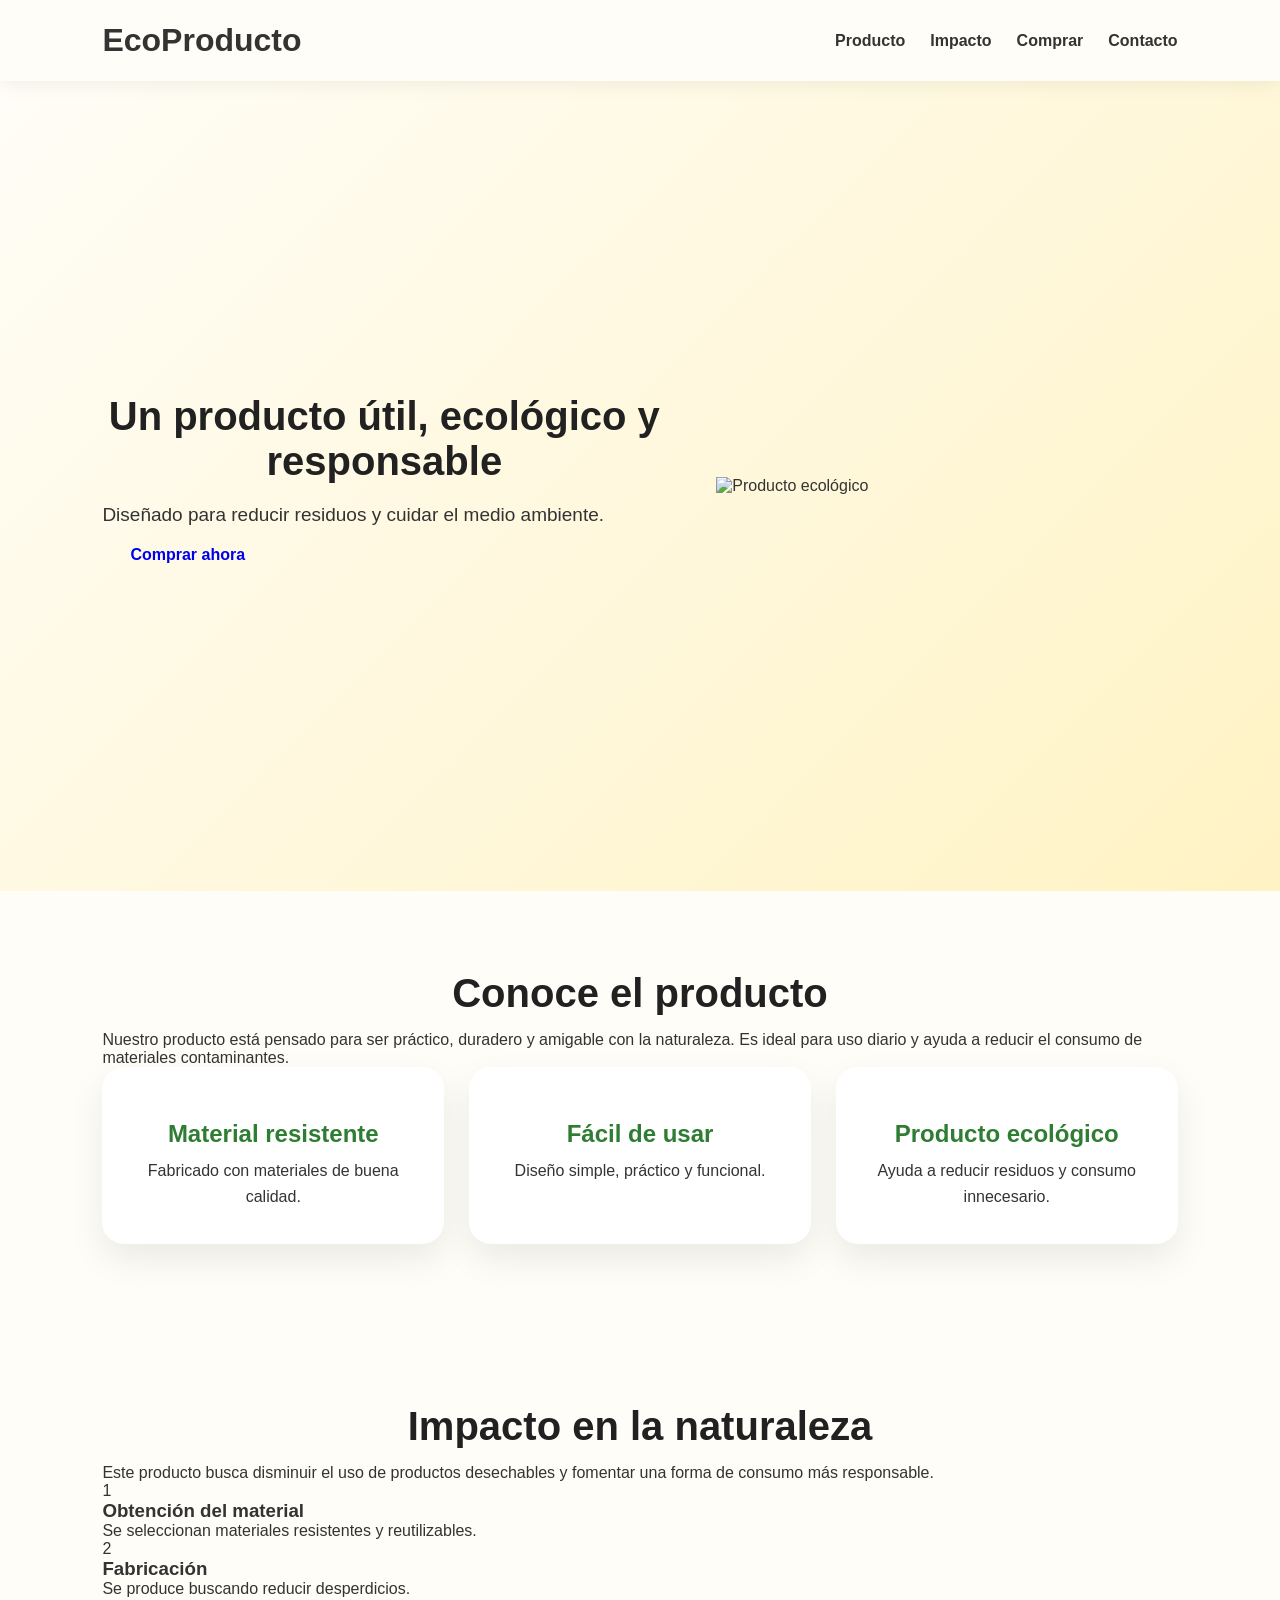
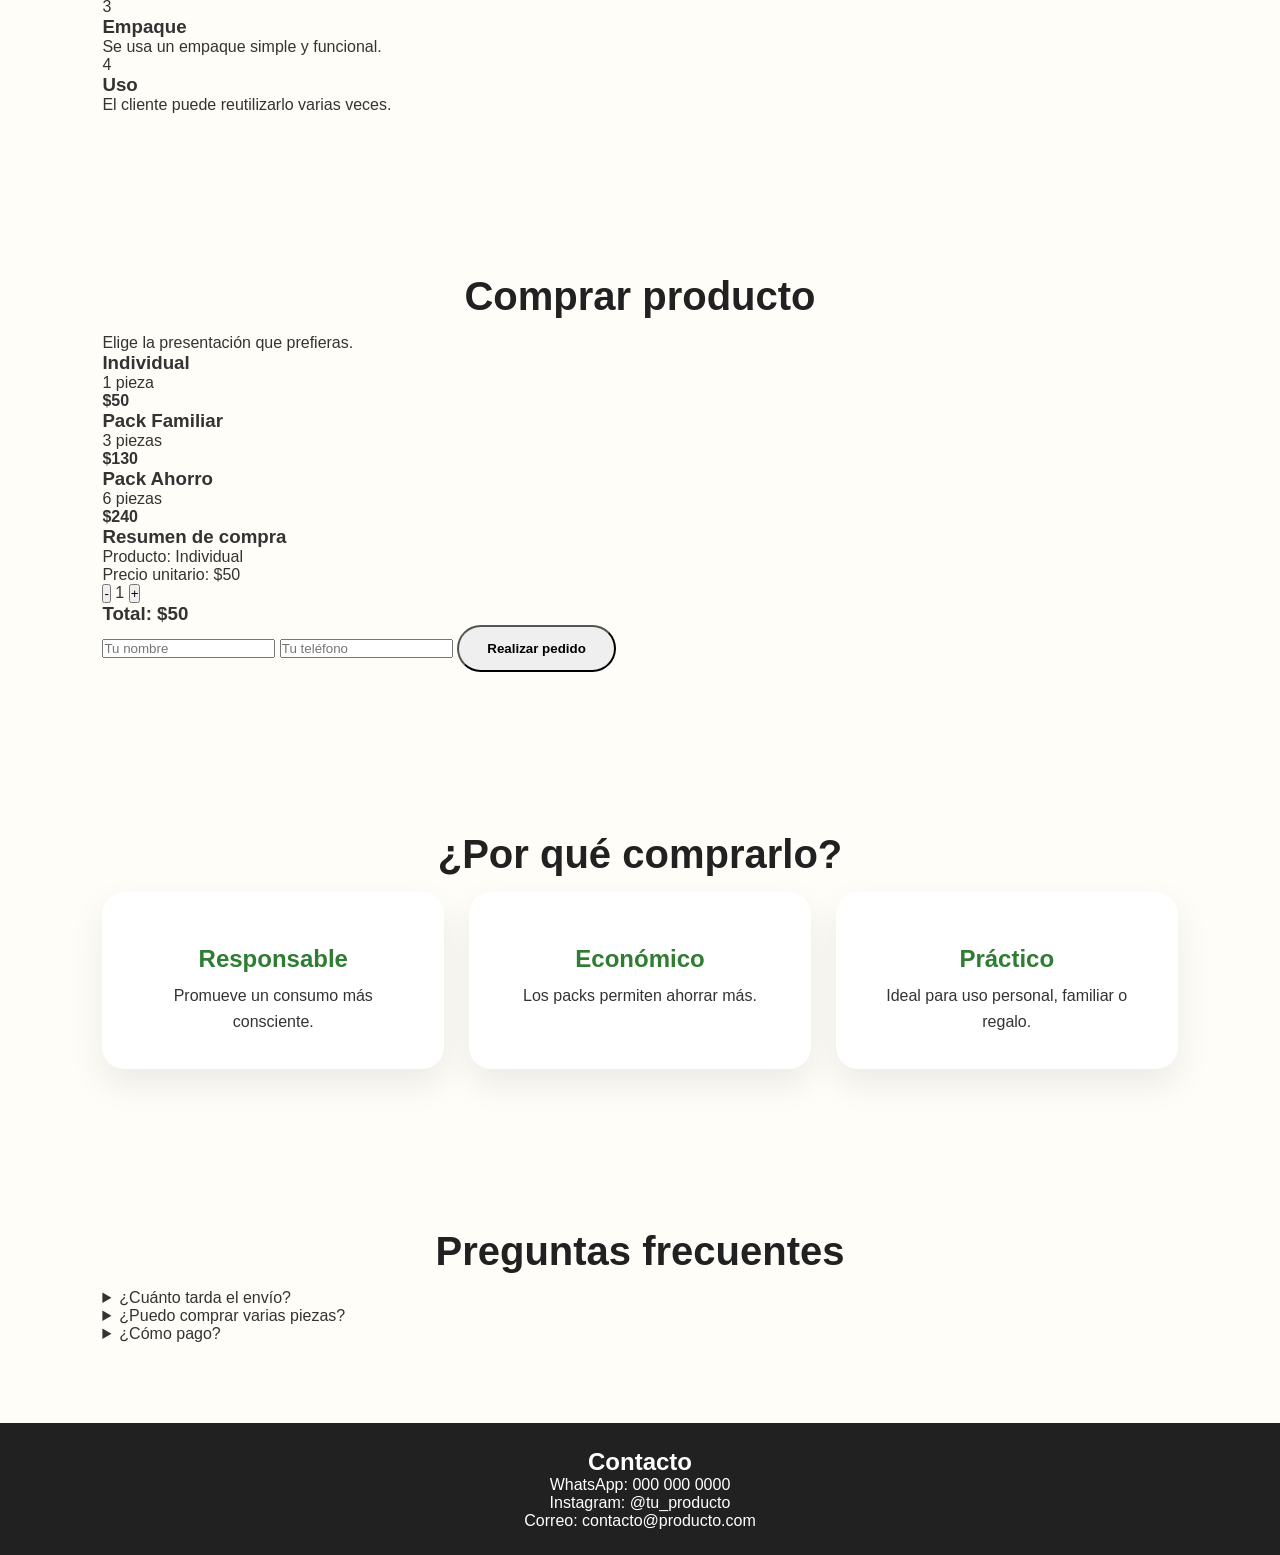
==== idea.html @ 9f0f6eb0 "Agregué planos y documentación" ====
<!DOCTYPE html>
<html lang="es">
<head>
  <meta charset="UTF-8" />
  <meta name="viewport" content="width=device-width, initial-scale=1.0" />
  <title>EcoProducto | Tienda Online</title>
  <link rel="stylesheet" href="style.css" />
</head>
<body>

  <header class="header">
    <h1>EcoProducto</h1>
    <nav>
      <a href="#producto">Producto</a>
      <a href="#impacto">Impacto</a>
      <a href="#comprar">Comprar</a>
      <a href="#contacto">Contacto</a>
    </nav>
  </header>

  <section class="hero">
    <div>
      <h2>Un producto útil, ecológico y responsable</h2>
      <p>Diseñado para reducir residuos y cuidar el medio ambiente.</p>
      <a href="#comprar" class="btn">Comprar ahora</a>
    </div>

    <div class="hero-img">
      <img src="https://via.placeholder.com/400x300" alt="Producto ecológico">
    </div>
  </section>

  <section id="producto" class="section">
    <h2>Conoce el producto</h2>
    <p>
      Nuestro producto está pensado para ser práctico, duradero y amigable con la naturaleza.
      Es ideal para uso diario y ayuda a reducir el consumo de materiales contaminantes.
    </p>

    <div class="cards">
      <div class="card">
        <h3>Material resistente</h3>
        <p>Fabricado con materiales de buena calidad.</p>
      </div>

      <div class="card">
        <h3>Fácil de usar</h3>
        <p>Diseño simple, práctico y funcional.</p>
      </div>

      <div class="card">
        <h3>Producto ecológico</h3>
        <p>Ayuda a reducir residuos y consumo innecesario.</p>
      </div>
    </div>
  </section>

  <section id="impacto" class="section green">
    <h2>Impacto en la naturaleza</h2>
    <p>
      Este producto busca disminuir el uso de productos desechables y fomentar una forma
      de consumo más responsable.
    </p>

    <div class="process">
      <div>
        <span>1</span>
        <h3>Obtención del material</h3>
        <p>Se seleccionan materiales resistentes y reutilizables.</p>
      </div>

      <div>
        <span>2</span>
        <h3>Fabricación</h3>
        <p>Se produce buscando reducir desperdicios.</p>
      </div>

      <div>
        <span>3</span>
        <h3>Empaque</h3>
        <p>Se usa un empaque simple y funcional.</p>
      </div>

      <div>
        <span>4</span>
        <h3>Uso</h3>
        <p>El cliente puede reutilizarlo varias veces.</p>
      </div>
    </div>
  </section>

  <section id="comprar" class="section">
    <h2>Comprar producto</h2>
    <p>Elige la presentación que prefieras.</p>

    <div class="shop">
      <div class="product-option selected" data-name="Individual" data-price="50">
        <h3>Individual</h3>
        <p>1 pieza</p>
        <strong>$50</strong>
      </div>

      <div class="product-option" data-name="Pack Familiar" data-price="130">
        <h3>Pack Familiar</h3>
        <p>3 piezas</p>
        <strong>$130</strong>
      </div>

      <div class="product-option" data-name="Pack Ahorro" data-price="240">
        <h3>Pack Ahorro</h3>
        <p>6 piezas</p>
        <strong>$240</strong>
      </div>
    </div>

    <div class="cart-box">
      <h3>Resumen de compra</h3>

      <p>Producto: <span id="selectedProduct">Individual</span></p>
      <p>Precio unitario: $<span id="unitPrice">50</span></p>

      <div class="quantity">
        <button id="minusBtn">-</button>
        <span id="quantity">1</span>
        <button id="plusBtn">+</button>
      </div>

      <h3>Total: $<span id="total">50</span></h3>

      <input type="text" id="clientName" placeholder="Tu nombre">
      <input type="tel" id="clientPhone" placeholder="Tu teléfono">

      <button id="orderBtn" class="btn">Realizar pedido</button>
      <p id="message"></p>
    </div>
  </section>

  <section class="section">
    <h2>¿Por qué comprarlo?</h2>

    <div class="cards">
      <div class="card">
        <h3>Responsable</h3>
        <p>Promueve un consumo más consciente.</p>
      </div>

      <div class="card">
        <h3>Económico</h3>
        <p>Los packs permiten ahorrar más.</p>
      </div>

      <div class="card">
        <h3>Práctico</h3>
        <p>Ideal para uso personal, familiar o regalo.</p>
      </div>
    </div>
  </section>

  <section class="section faq">
    <h2>Preguntas frecuentes</h2>

    <details>
      <summary>¿Cuánto tarda el envío?</summary>
      <p>Depende de tu ubicación. Puedes confirmar por WhatsApp.</p>
    </details>

    <details>
      <summary>¿Puedo comprar varias piezas?</summary>
      <p>Sí, puedes elegir la cantidad antes de hacer el pedido.</p>
    </details>

    <details>
      <summary>¿Cómo pago?</summary>
      <p>Puedes pagar por transferencia, efectivo o el método que definas.</p>
    </details>
  </section>

  <footer id="contacto">
    <h2>Contacto</h2>
    <p>WhatsApp: 000 000 0000</p>
    <p>Instagram: @tu_producto</p>
    <p>Correo: contacto@producto.com</p>
  </footer>

  <script type="module" src="app.js"></script>
</body>
</html>
---- style.css ----
* {
  margin: 0;
  padding: 0;
  box-sizing: border-box;
}

html {
  scroll-behavior: smooth;
}

body {
  font-family: Arial, Helvetica, sans-serif;
  background: #fffdf7;
  color: #333;
}

.header {
  width: 100%;
  padding: 22px 8%;
  display: flex;
  justify-content: space-between;
  align-items: center;
  background: #fffdf7;
  position: sticky;
  top: 0;
  z-index: 100;
  box-shadow: 0 4px 18px rgba(0, 0, 0, 0.06);
}

.logo {
  font-size: 28px;
  font-weight: 900;
  color: #212121;
}

.logo span {
  color: #2e7d32;
}

nav {
  display: flex;
  gap: 25px;
  align-items: center;
}

nav a {
  text-decoration: none;
  color: #333;
  font-weight: 600;
}

nav a:hover {
  color: #2e7d32;
}

.nav-btn {
  background: #2e7d32;
  color: white;
  padding: 10px 18px;
  border-radius: 30px;
}

.nav-btn:hover {
  background: #1b5e20;
  color: white;
}

.hero {
  min-height: 90vh;
  padding: 80px 8%;
  display: grid;
  grid-template-columns: 1.1fr 0.9fr;
  align-items: center;
  gap: 50px;
  background: linear-gradient(135deg, #fffdf7 0%, #fff3c4 100%);
}

.tag {
  display: inline-block;
  background: #f9a825;
  color: #212121;
  padding: 8px 18px;
  border-radius: 30px;
  font-weight: bold;
  margin-bottom: 20px;
}

.hero h1 {
  font-size: 60px;
  line-height: 1.05;
  color: #212121;
  margin-bottom: 22px;
}

.hero p {
  font-size: 19px;
  line-height: 1.7;
  max-width: 620px;
}

.hero-buttons {
  margin-top: 35px;
  display: flex;
  gap: 18px;
  flex-wrap: wrap;
}

.btn {
  text-decoration: none;
  padding: 14px 28px;
  border-radius: 35px;
  font-weight: bold;
  display: inline-block;
}

.primary {
  background: #2e7d32;
  color: white;
}

.secondary {
  border: 2px solid #2e7d32;
  color: #2e7d32;
}

.primary:hover,
.cta-btn:hover {
  background: #1b5e20;
}

.secondary:hover {
  background: #2e7d32;
  color: white;
}

.hero-card {
  display: flex;
  justify-content: center;
}

.product {
  width: 320px;
  height: 430px;
  background: #212121;
  color: white;
  border-radius: 35px;
  padding: 35px;
  text-align: center;
  box-shadow: 0 25px 50px rgba(0, 0, 0, 0.25);
  transform: rotate(3deg);
}

.product-top {
  background: #f9a825;
  color: #212121;
  padding: 14px;
  border-radius: 20px;
  font-size: 32px;
  font-weight: 900;
}

.product-circle {
  width: 170px;
  height: 170px;
  background: #fffdf7;
  color: #212121;
  border-radius: 50%;
  margin: 45px auto 30px;
  display: flex;
  justify-content: center;
  align-items: center;
  font-size: 80px;
}

.product p {
  font-size: 20px;
  font-weight: bold;
}

section {
  padding: 80px 8%;
}

section h2 {
  font-size: 40px;
  text-align: center;
  margin-bottom: 15px;
  color: #212121;
}

.section-text {
  text-align: center;
  max-width: 650px;
  margin: 0 auto 45px;
  font-size: 18px;
  color: #555;
}

.cards {
  display: grid;
  grid-template-columns: repeat(3, 1fr);
  gap: 25px;
}

.card {
  background: white;
  padding: 35px;
  border-radius: 22px;
  box-shadow: 0 15px 35px rgba(0, 0, 0, 0.08);
  text-align: center;
  transition: 0.3s ease;
}

.card:hover {
  transform: translateY(-8px);
}

.card span {
  font-size: 45px;
}

.card h3 {
  margin: 18px 0 10px;
  font-size: 24px;
  color: #2e7d32;
}

.card p {
  font-size: 16px;
  line-height: 1.6;
}

.steps {
  background: #fff3c4;
}

.steps-container {
  margin-top: 45px;
  display: grid;
  grid-template-columns: repeat(3, 1fr);
  gap: 25px;
}

.step {
  background: #fffdf7;
  padding: 35px;
  border-radius: 22px;
  text-align: center;
}

.number {
  width: 60px;
  height: 60px;
  background: #2e7d32;
  color: white;
  border-radius: 50%;
  display: flex;
  align-items: center;
  justify-content: center;
  margin: 0 auto 18px;
  font-size: 26px;
  font-weight: bold;
}

.step h3 {
  color: #212121;
  margin-bottom: 10px;
}

.ingredients {
  background: #212121;
  color: white;
  display: grid;
  grid-template-columns: 0.9fr 1.1fr;
  gap: 50px;
  align-items: center;
}

.ingredients h2 {
  color: white;
  text-align: left;
}

.ingredients p {
  font-size: 18px;
  line-height: 1.7;
}

.ingredient-list {
  display: grid;
  gap: 20px;
}

.ingredient {
  background: #2c2c2c;
  padding: 25px;
  border-radius: 18px;
  border-left: 6px solid #f9a825;
}

.ingredient h3 {
  margin-bottom: 10px;
  color: #f9a825;
}

.comparison table {
  width: 100%;
  margin-top: 40px;
  border-collapse: collapse;
  background: white;
  border-radius: 20px;
  overflow: hidden;
  box-shadow: 0 15px 35px rgba(0, 0, 0, 0.08);
}

th {
  background: #2e7d32;
  color: white;
  padding: 18px;
  font-size: 18px;
}

td {
  padding: 18px;
  text-align: center;
  border-bottom: 1px solid #eee;
  font-size: 17px;
}

td:first-child {
  font-weight: bold;
  text-align: left;
}

.testimonials {
  background: #e8f5e9;
}

.testimonials h4 {
  margin-top: 15px;
  color: #2e7d32;
}

.cta {
  text-align: center;
  background: #2e7d32;
  color: white;
}

.cta h2 {
  color: white;
}

.cta p {
  font-size: 19px;
  margin: 15px 0 30px;
}

.cta-btn {
  background: #f9a825;
  color: #212121;
}

footer {
  background: #212121;
  color: white;
  text-align: center;
  padding: 25px;
}

@media (max-width: 900px) {
  .hero,
  .ingredients {
    grid-template-columns: 1fr;
    text-align: center;
  }

  .ingredients h2 {
    text-align: center;
  }

  .hero h1 {
    font-size: 42px;
  }

  .cards,
  .steps-container {
    grid-template-columns: 1fr;
  }

  nav {
    display: none;
  }
}

@media (max-width: 500px) {
  .hero {
    padding: 60px 6%;
  }

  .hero h1 {
    font-size: 36px;
  }

  .product {
    width: 260px;
    height: 370px;
  }

  section {
    padding: 60px 6%;
  }
}
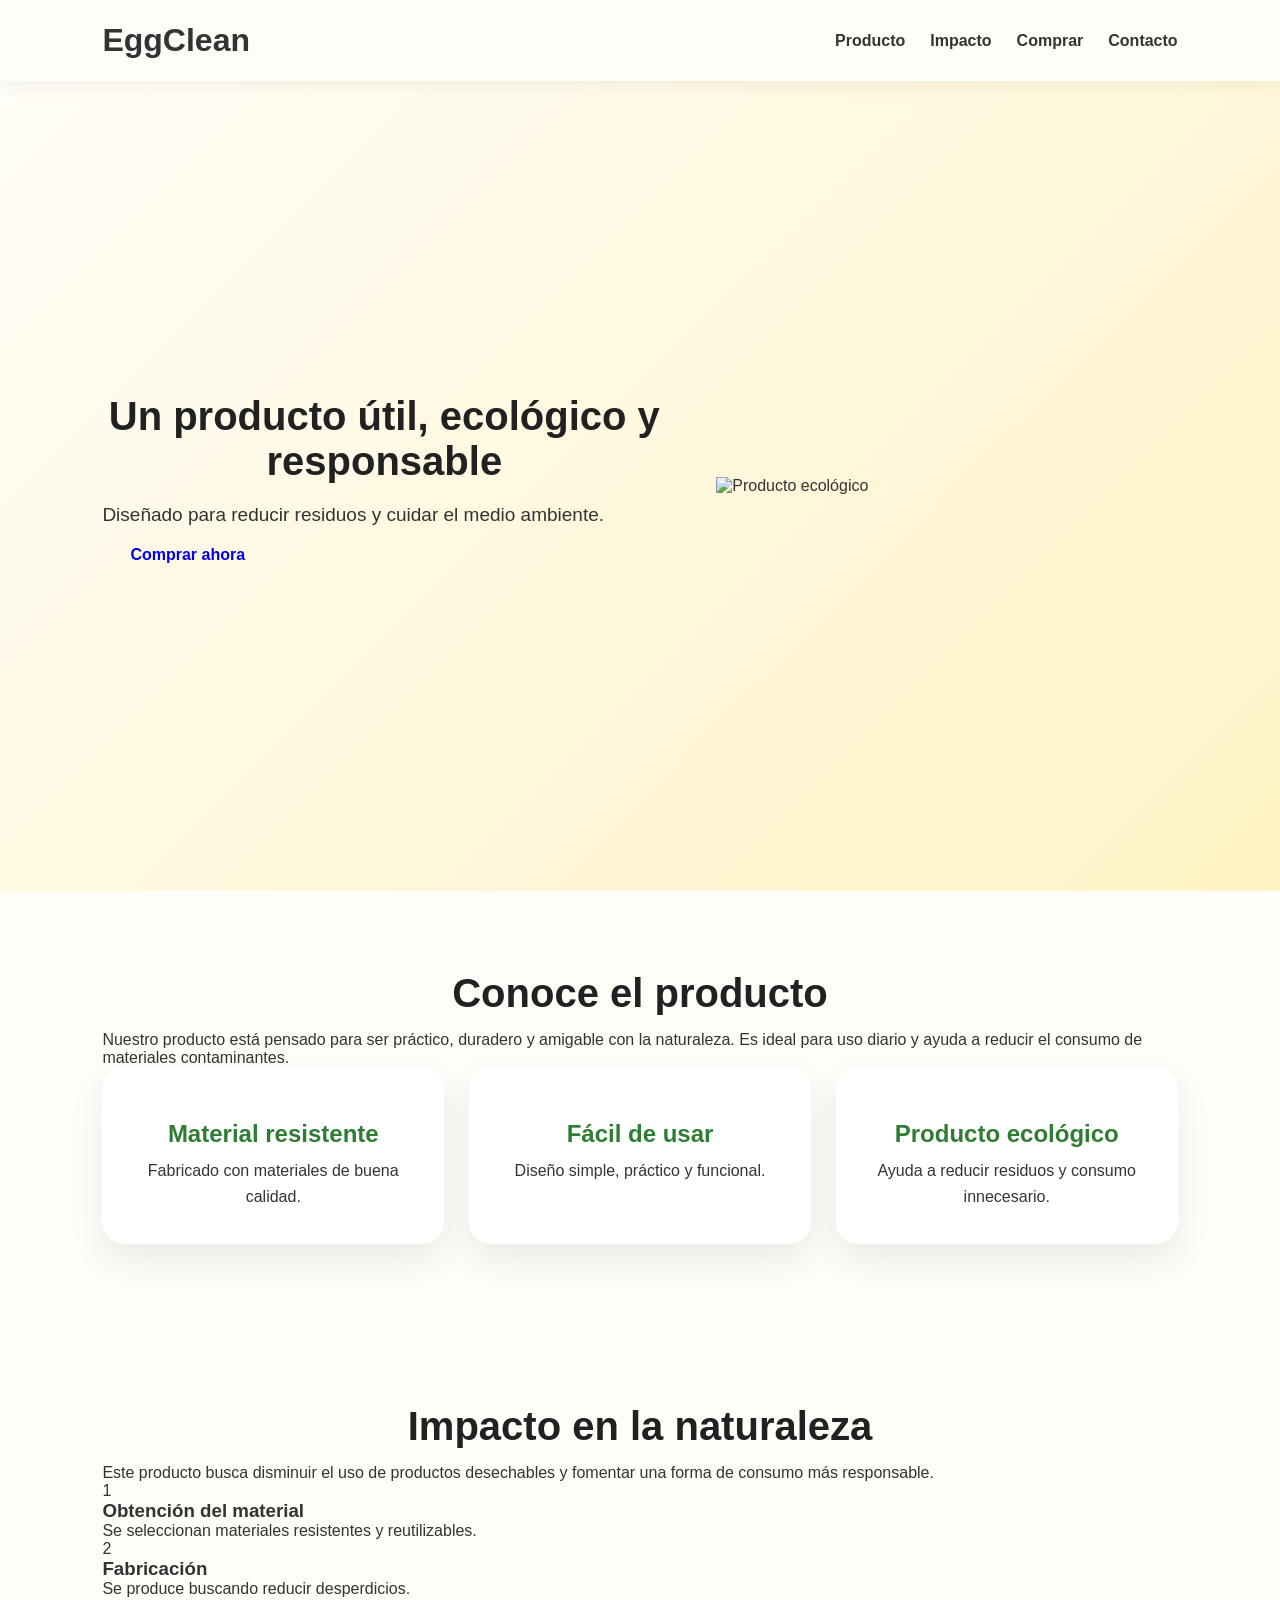
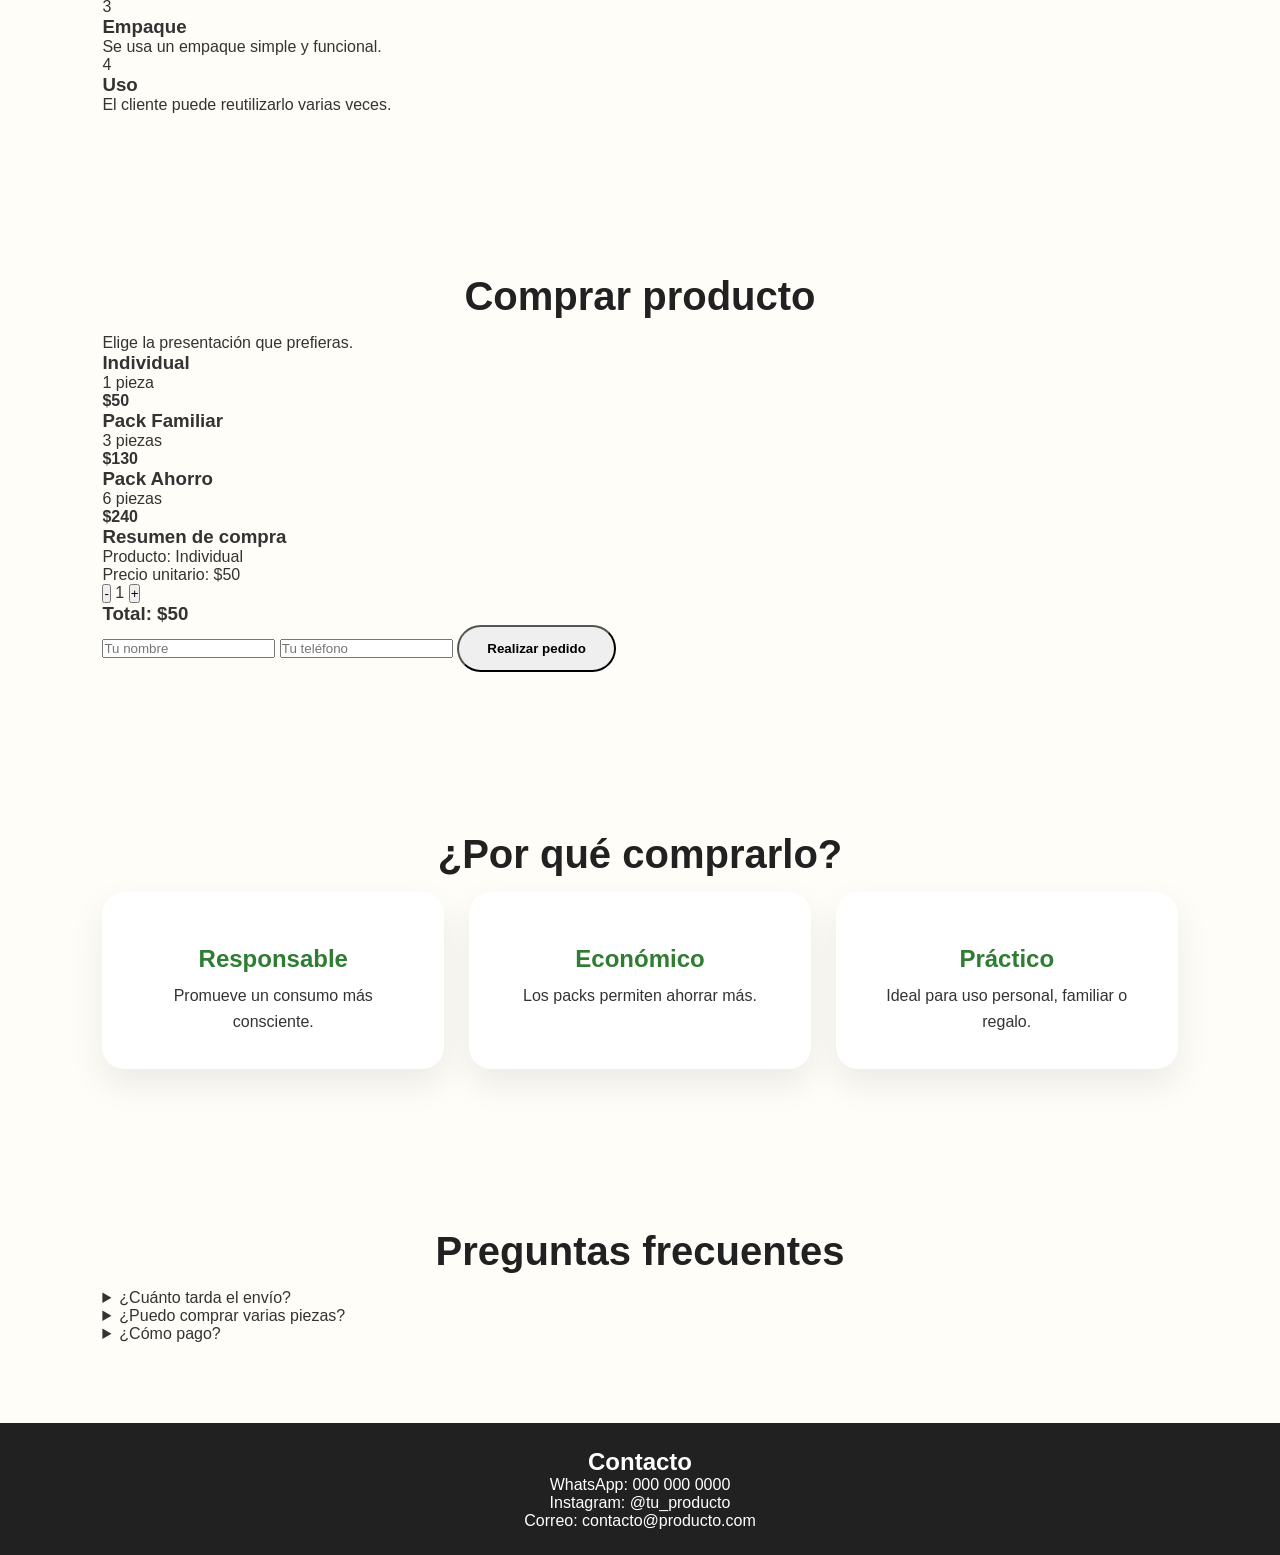
==== commit 0cf8917f: "Agregué planos y documentación" ====
--- a/idea.html
+++ b/idea.html
@@ -3,13 +3,13 @@
 <head>
   <meta charset="UTF-8" />
   <meta name="viewport" content="width=device-width, initial-scale=1.0" />
-  <title>EcoProducto | Tienda Online</title>
+  <title>EggClean | Tienda Online</title>
   <link rel="stylesheet" href="style.css" />
 </head>
 <body>
 
   <header class="header">
-    <h1>EcoProducto</h1>
+    <h1>EggClean</h1>
     <nav>
       <a href="#producto">Producto</a>
       <a href="#impacto">Impacto</a>
